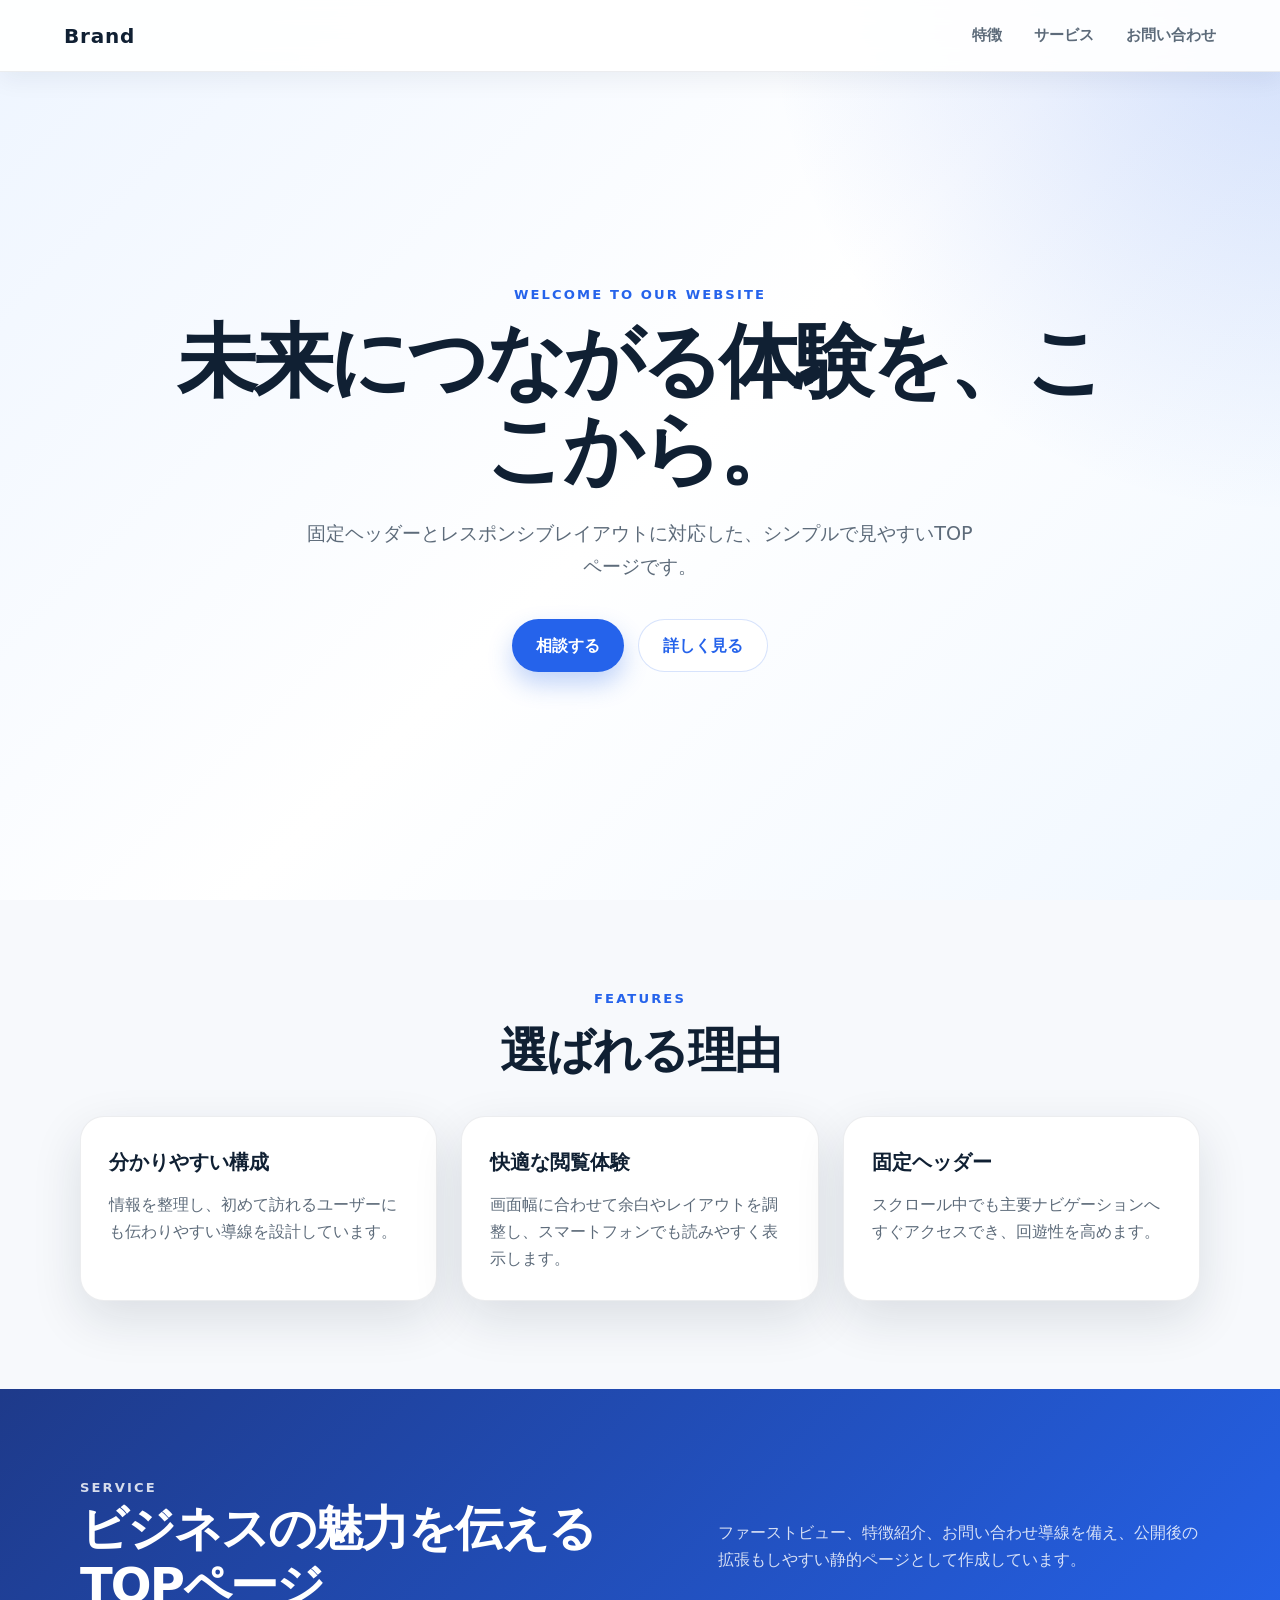
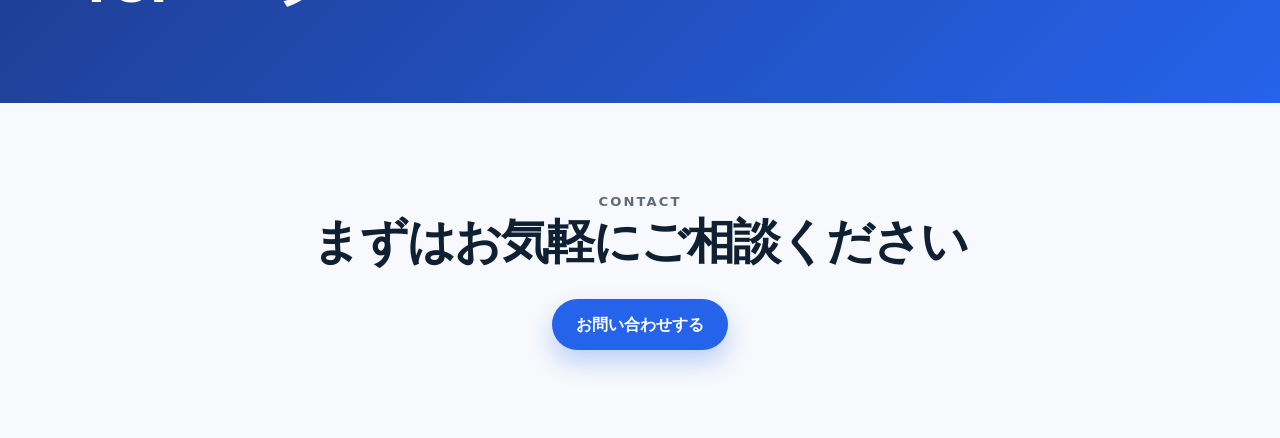
==== index.html @ 05cb602c "Create responsive top page" ====
<!doctype html>
<html lang="ja">
  <head>
    <meta charset="utf-8" />
    <meta name="viewport" content="width=device-width, initial-scale=1" />
    <title>TOPページ</title>
    <link rel="stylesheet" href="styles.css" />
  </head>
  <body>
    <header class="site-header" aria-label="サイトヘッダー">
      <a class="logo" href="#hero" aria-label="TOPへ戻る">Brand</a>
      <nav class="global-nav" aria-label="グローバルナビゲーション">
        <a href="#features">特徴</a>
        <a href="#service">サービス</a>
        <a href="#contact">お問い合わせ</a>
      </nav>
    </header>

    <main>
      <section id="hero" class="hero">
        <div class="hero__content">
          <p class="eyebrow">Welcome to our website</p>
          <h1>未来につながる体験を、ここから。</h1>
          <p class="hero__lead">
            固定ヘッダーとレスポンシブレイアウトに対応した、シンプルで見やすいTOPページです。
          </p>
          <div class="hero__actions">
            <a class="button button--primary" href="#contact">相談する</a>
            <a class="button button--secondary" href="#features">詳しく見る</a>
          </div>
        </div>
      </section>

      <section id="features" class="section">
        <div class="section__heading">
          <p class="eyebrow">Features</p>
          <h2>選ばれる理由</h2>
        </div>
        <div class="cards">
          <article class="card">
            <h3>分かりやすい構成</h3>
            <p>情報を整理し、初めて訪れるユーザーにも伝わりやすい導線を設計しています。</p>
          </article>
          <article class="card">
            <h3>快適な閲覧体験</h3>
            <p>画面幅に合わせて余白やレイアウトを調整し、スマートフォンでも読みやすく表示します。</p>
          </article>
          <article class="card">
            <h3>固定ヘッダー</h3>
            <p>スクロール中でも主要ナビゲーションへすぐアクセスでき、回遊性を高めます。</p>
          </article>
        </div>
      </section>

      <section id="service" class="section section--accent">
        <div class="split">
          <div>
            <p class="eyebrow">Service</p>
            <h2>ビジネスの魅力を伝えるTOPページ</h2>
          </div>
          <p>
            ファーストビュー、特徴紹介、お問い合わせ導線を備え、公開後の拡張もしやすい静的ページとして作成しています。
          </p>
        </div>
      </section>

      <section id="contact" class="section contact">
        <p class="eyebrow">Contact</p>
        <h2>まずはお気軽にご相談ください</h2>
        <a class="button button--primary" href="mailto:info@example.com">お問い合わせする</a>
      </section>
    </main>
  </body>
</html>
---- styles.css ----
:root {
  --color-text: #102033;
  --color-muted: #5d6b7a;
  --color-primary: #2563eb;
  --color-primary-dark: #1d4ed8;
  --color-bg: #f7f9fc;
  --color-surface: #ffffff;
  --shadow: 0 18px 50px rgba(16, 32, 51, 0.12);
  --header-height: 72px;
}

* {
  box-sizing: border-box;
}

html {
  scroll-behavior: smooth;
  scroll-padding-top: var(--header-height);
}

body {
  margin: 0;
  color: var(--color-text);
  font-family: system-ui, -apple-system, BlinkMacSystemFont, "Segoe UI", sans-serif;
  line-height: 1.7;
  background: var(--color-bg);
}

a {
  color: inherit;
  text-decoration: none;
}

.site-header {
  position: fixed;
  z-index: 100;
  top: 0;
  left: 0;
  width: 100%;
  min-height: var(--header-height);
  display: flex;
  align-items: center;
  justify-content: space-between;
  gap: 24px;
  padding: 16px clamp(20px, 5vw, 72px);
  background: rgba(255, 255, 255, 0.92);
  border-bottom: 1px solid rgba(16, 32, 51, 0.08);
  box-shadow: 0 8px 24px rgba(16, 32, 51, 0.06);
  backdrop-filter: blur(14px);
}

.logo {
  font-size: 1.25rem;
  font-weight: 800;
  letter-spacing: 0.04em;
}

.global-nav {
  display: flex;
  align-items: center;
  gap: clamp(14px, 3vw, 32px);
  color: var(--color-muted);
  font-size: 0.95rem;
  font-weight: 700;
}

.global-nav a:hover,
.global-nav a:focus-visible {
  color: var(--color-primary);
}

.hero {
  min-height: 100svh;
  display: grid;
  place-items: center;
  padding: calc(var(--header-height) + 56px) clamp(20px, 5vw, 72px) 72px;
  background:
    radial-gradient(circle at top right, rgba(37, 99, 235, 0.2), transparent 32rem),
    linear-gradient(135deg, #eef5ff 0%, #ffffff 52%, #f0f7ff 100%);
}

.hero__content {
  width: min(100%, 980px);
  text-align: center;
}

.eyebrow {
  margin: 0 0 12px;
  color: var(--color-primary);
  font-size: 0.82rem;
  font-weight: 800;
  letter-spacing: 0.16em;
  text-transform: uppercase;
}

h1,
h2,
h3,
p {
  overflow-wrap: anywhere;
}

h1 {
  margin: 0;
  font-size: clamp(2.4rem, 8vw, 5rem);
  line-height: 1.1;
  letter-spacing: -0.05em;
}

h2 {
  margin: 0;
  font-size: clamp(1.9rem, 5vw, 3rem);
  line-height: 1.2;
  letter-spacing: -0.04em;
}

h3 {
  margin: 0 0 12px;
  font-size: 1.25rem;
}

.hero__lead {
  width: min(100%, 680px);
  margin: 24px auto 0;
  color: var(--color-muted);
  font-size: clamp(1rem, 2vw, 1.2rem);
}

.hero__actions {
  display: flex;
  justify-content: center;
  flex-wrap: wrap;
  gap: 14px;
  margin-top: 36px;
}

.button {
  display: inline-flex;
  align-items: center;
  justify-content: center;
  min-height: 48px;
  padding: 12px 24px;
  border-radius: 999px;
  font-weight: 800;
  transition: transform 0.2s ease, box-shadow 0.2s ease, background 0.2s ease;
}

.button:hover,
.button:focus-visible {
  transform: translateY(-2px);
}

.button--primary {
  color: #ffffff;
  background: var(--color-primary);
  box-shadow: 0 12px 24px rgba(37, 99, 235, 0.28);
}

.button--primary:hover,
.button--primary:focus-visible {
  background: var(--color-primary-dark);
}

.button--secondary {
  color: var(--color-primary);
  background: #ffffff;
  border: 1px solid rgba(37, 99, 235, 0.18);
}

.section {
  padding: 88px clamp(20px, 5vw, 72px);
}

.section__heading {
  width: min(100%, 760px);
  margin: 0 auto 36px;
  text-align: center;
}

.cards {
  display: grid;
  grid-template-columns: repeat(3, 1fr);
  gap: 24px;
  width: min(100%, 1120px);
  margin: 0 auto;
}

.card {
  padding: 28px;
  background: var(--color-surface);
  border: 1px solid rgba(16, 32, 51, 0.08);
  border-radius: 24px;
  box-shadow: var(--shadow);
}

.card p,
.split p,
.contact p {
  margin: 0;
  color: var(--color-muted);
}

.section--accent {
  color: #ffffff;
  background: linear-gradient(135deg, #1e3a8a, #2563eb);
}

.section--accent .eyebrow,
.section--accent p {
  color: rgba(255, 255, 255, 0.82);
}

.split {
  display: grid;
  grid-template-columns: minmax(0, 1fr) minmax(280px, 0.8fr);
  gap: 36px;
  align-items: center;
  width: min(100%, 1120px);
  margin: 0 auto;
}

.contact {
  text-align: center;
}

.contact .button {
  margin-top: 28px;
}

@media (max-width: 768px) {
  :root {
    --header-height: 96px;
  }

  .site-header {
    flex-direction: column;
    gap: 10px;
    padding-block: 12px;
  }

  .global-nav {
    width: 100%;
    justify-content: center;
    gap: 16px;
    font-size: 0.86rem;
  }

  .cards,
  .split {
    grid-template-columns: 1fr;
  }

  .section {
    padding-block: 64px;
  }
}

@media (max-width: 480px) {
  .global-nav {
    justify-content: flex-start;
    overflow-x: auto;
    padding-bottom: 4px;
  }

  .hero__actions,
  .button {
    width: 100%;
  }

  .card {
    padding: 22px;
  }
}
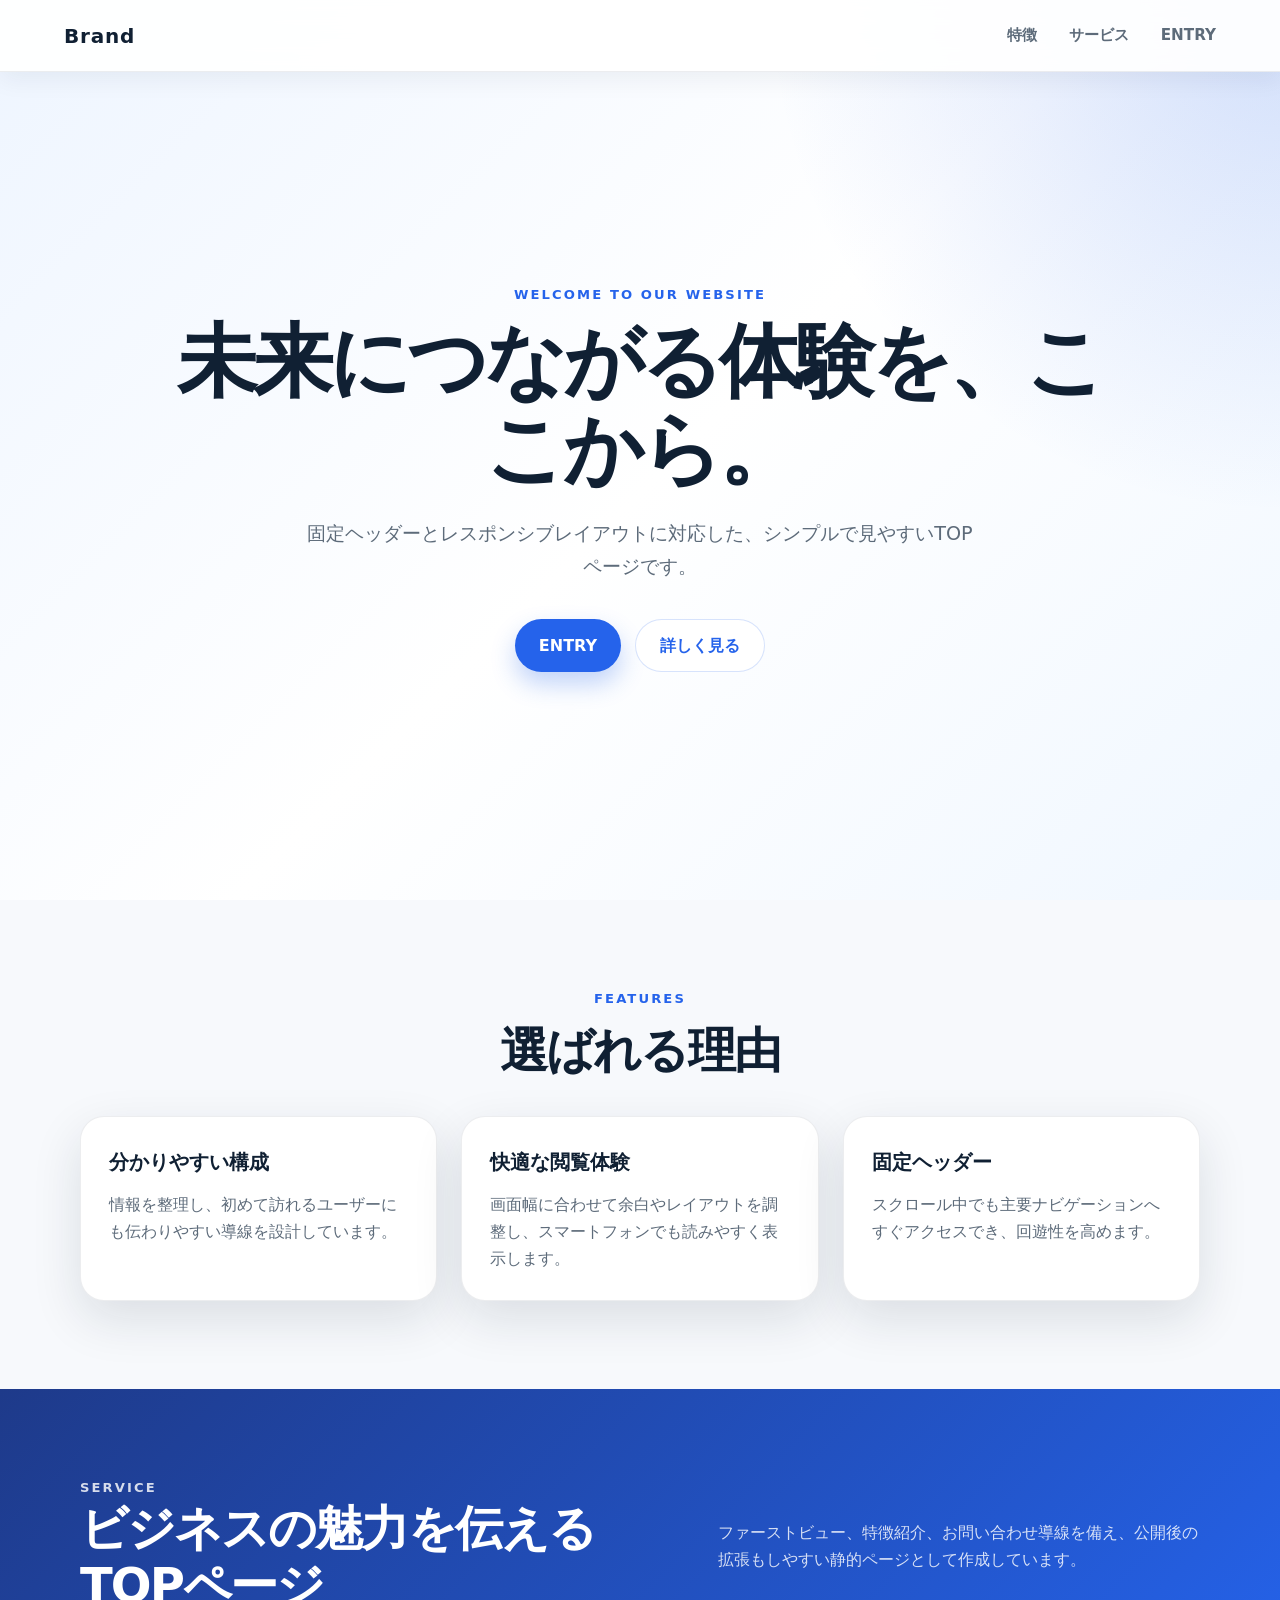
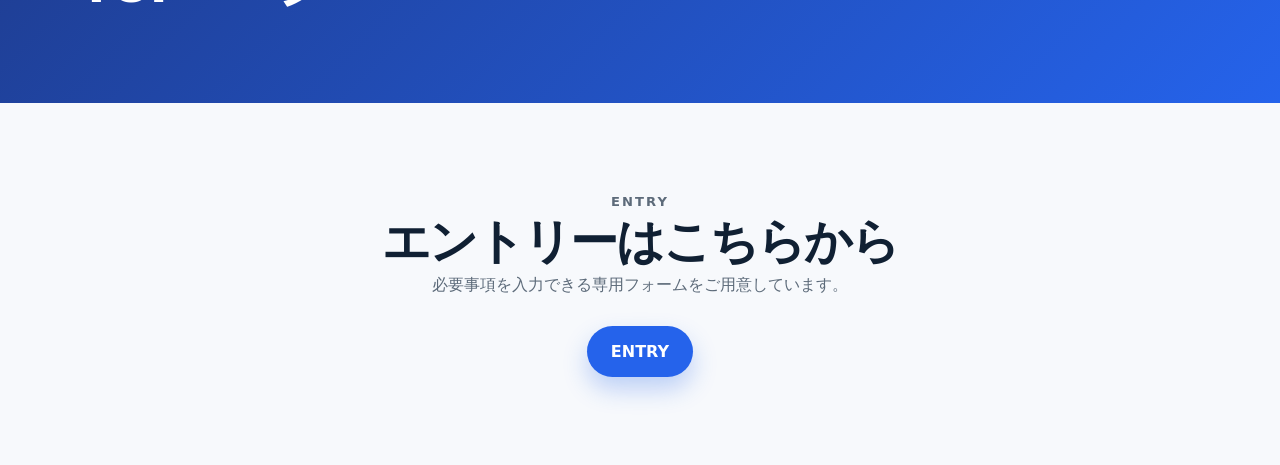
==== commit 4dde6199: "Add entry form page" ====
--- a/index.html
+++ b/index.html
@@ -12,7 +12,7 @@
       <nav class="global-nav" aria-label="グローバルナビゲーション">
         <a href="#features">特徴</a>
         <a href="#service">サービス</a>
-        <a href="#contact">お問い合わせ</a>
+        <a href="entry.html">ENTRY</a>
       </nav>
     </header>
 
@@ -25,7 +25,7 @@
             固定ヘッダーとレスポンシブレイアウトに対応した、シンプルで見やすいTOPページです。
           </p>
           <div class="hero__actions">
-            <a class="button button--primary" href="#contact">相談する</a>
+            <a class="button button--primary" href="entry.html">ENTRY</a>
             <a class="button button--secondary" href="#features">詳しく見る</a>
           </div>
         </div>
@@ -64,10 +64,11 @@
         </div>
       </section>
 
-      <section id="contact" class="section contact">
-        <p class="eyebrow">Contact</p>
-        <h2>まずはお気軽にご相談ください</h2>
-        <a class="button button--primary" href="mailto:info@example.com">お問い合わせする</a>
+      <section id="entry" class="section contact">
+        <p class="eyebrow">Entry</p>
+        <h2>エントリーはこちらから</h2>
+        <p>必要事項を入力できる専用フォームをご用意しています。</p>
+        <a class="button button--primary" href="entry.html">ENTRY</a>
       </section>
     </main>
   </body>
--- a/styles.css
+++ b/styles.css
@@ -271,3 +271,94 @@
     padding: 22px;
   }
 }
+
+.page-hero {
+  padding: calc(var(--header-height) + 72px) clamp(20px, 5vw, 72px) 56px;
+  text-align: center;
+  background: linear-gradient(135deg, #eef5ff 0%, #ffffff 100%);
+}
+
+.form-section {
+  padding-top: 48px;
+}
+
+.entry-form {
+  width: min(100%, 900px);
+  margin: 0 auto;
+  padding: clamp(24px, 5vw, 48px);
+  background: var(--color-surface);
+  border: 1px solid rgba(16, 32, 51, 0.08);
+  border-radius: 28px;
+  box-shadow: var(--shadow);
+}
+
+.form-grid {
+  display: grid;
+  grid-template-columns: repeat(2, minmax(0, 1fr));
+  gap: 24px;
+}
+
+.form-field {
+  display: grid;
+  gap: 8px;
+  color: var(--color-text);
+  font-weight: 800;
+}
+
+.form-field strong {
+  color: #dc2626;
+  font-size: 0.78rem;
+  margin-left: 6px;
+}
+
+.form-field input,
+.form-field select,
+.form-field textarea {
+  width: 100%;
+  border: 1px solid rgba(16, 32, 51, 0.16);
+  border-radius: 14px;
+  padding: 13px 14px;
+  color: var(--color-text);
+  font: inherit;
+  background: #ffffff;
+}
+
+.form-field textarea {
+  resize: vertical;
+}
+
+.form-field input:focus,
+.form-field select:focus,
+.form-field textarea:focus {
+  outline: 3px solid rgba(37, 99, 235, 0.18);
+  border-color: var(--color-primary);
+}
+
+.form-field--full,
+.checkbox-field,
+.form-actions {
+  margin-top: 24px;
+}
+
+.checkbox-field {
+  display: flex;
+  align-items: flex-start;
+  gap: 10px;
+  color: var(--color-muted);
+}
+
+.checkbox-field input {
+  margin-top: 7px;
+}
+
+.form-actions {
+  display: flex;
+  flex-wrap: wrap;
+  gap: 14px;
+}
+
+@media (max-width: 768px) {
+  .form-grid {
+    grid-template-columns: 1fr;
+  }
+}
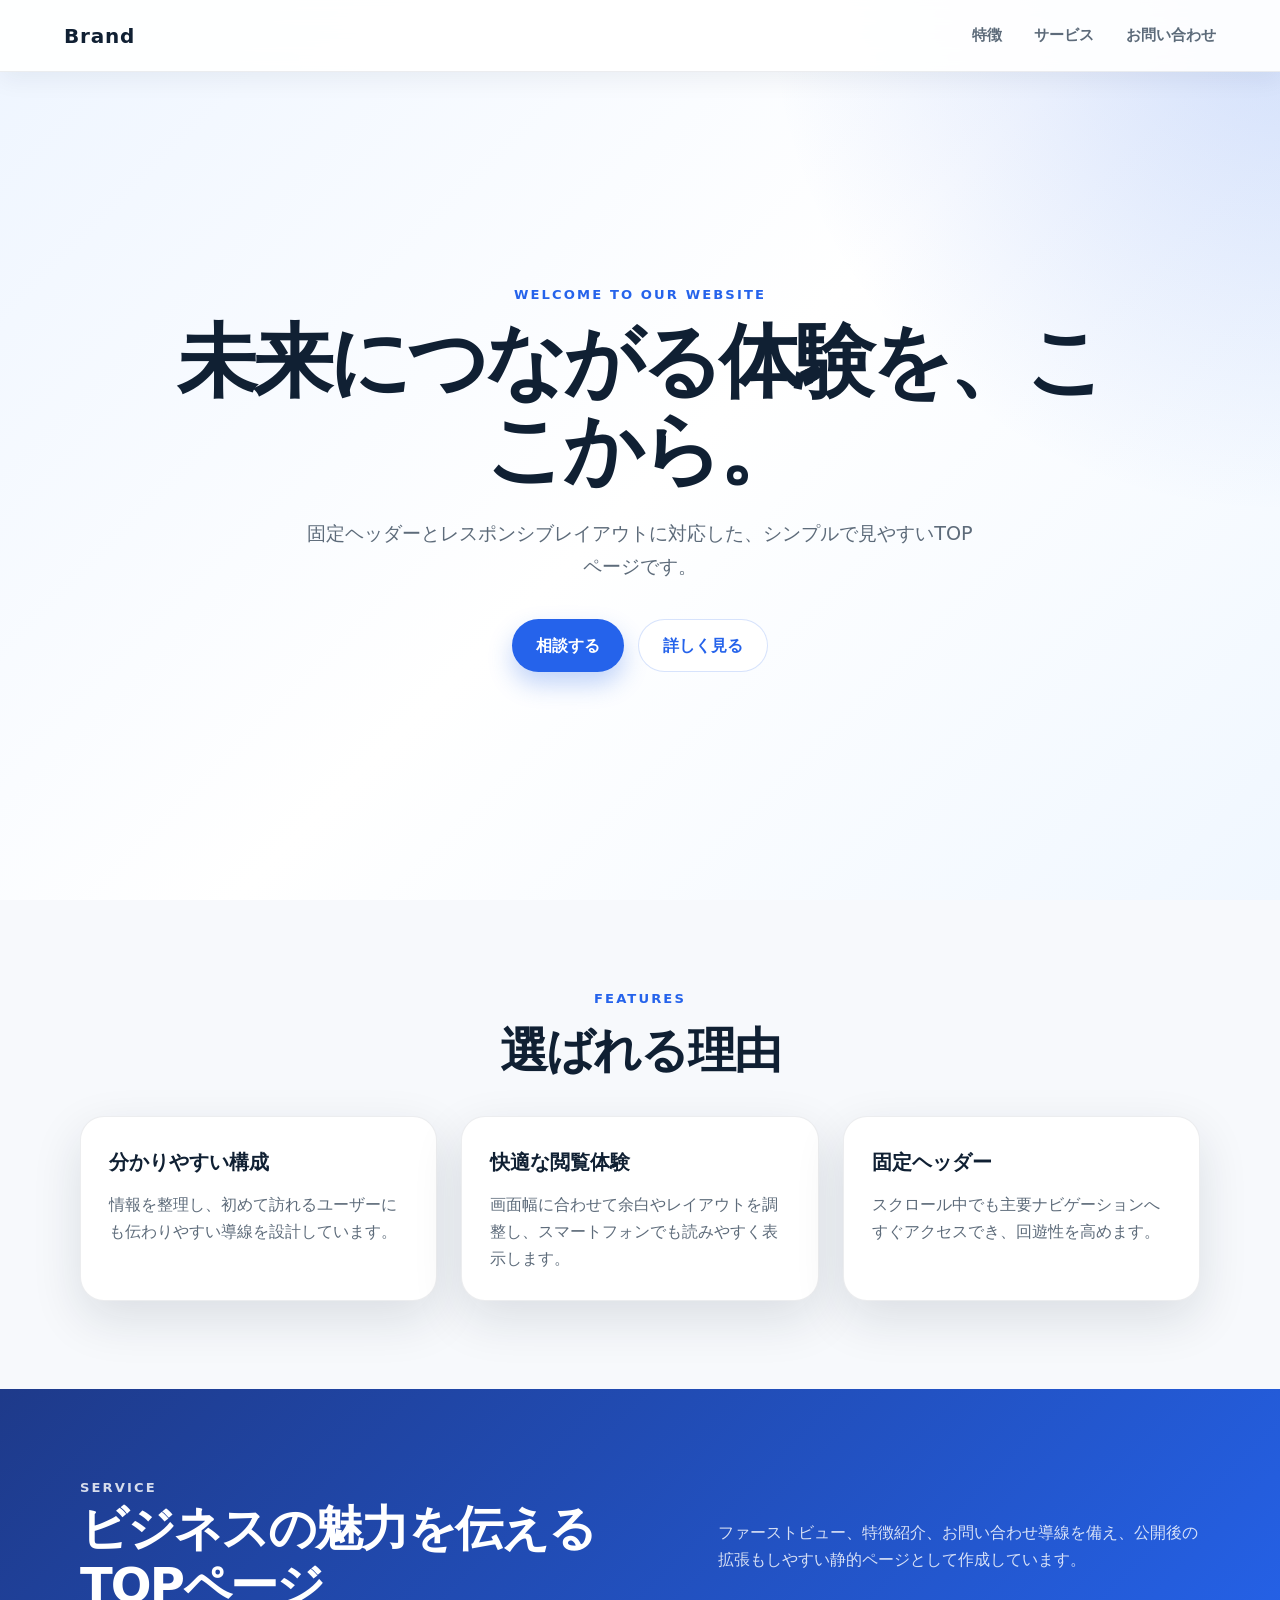
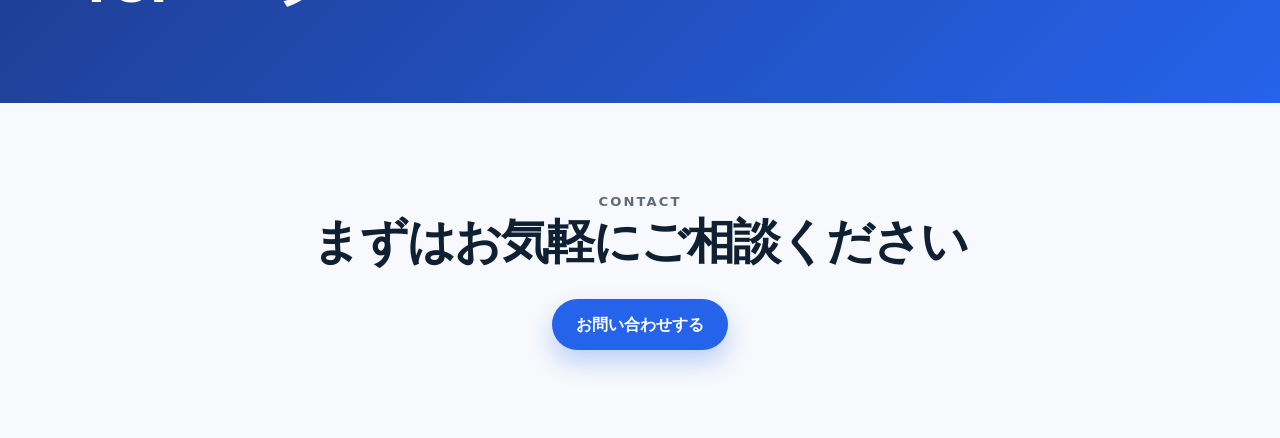
==== commit 1d0fde79: "Merge branch 'main' into codex/top" ====
--- a/index.html
+++ b/index.html
@@ -12,7 +12,7 @@
       <nav class="global-nav" aria-label="グローバルナビゲーション">
         <a href="#features">特徴</a>
         <a href="#service">サービス</a>
-        <a href="entry.html">ENTRY</a>
+        <a href="#contact">お問い合わせ</a>
       </nav>
     </header>
 
@@ -25,7 +25,7 @@
             固定ヘッダーとレスポンシブレイアウトに対応した、シンプルで見やすいTOPページです。
           </p>
           <div class="hero__actions">
-            <a class="button button--primary" href="entry.html">ENTRY</a>
+            <a class="button button--primary" href="#contact">相談する</a>
             <a class="button button--secondary" href="#features">詳しく見る</a>
           </div>
         </div>
@@ -64,11 +64,10 @@
         </div>
       </section>
 
-      <section id="entry" class="section contact">
-        <p class="eyebrow">Entry</p>
-        <h2>エントリーはこちらから</h2>
-        <p>必要事項を入力できる専用フォームをご用意しています。</p>
-        <a class="button button--primary" href="entry.html">ENTRY</a>
+      <section id="contact" class="section contact">
+        <p class="eyebrow">Contact</p>
+        <h2>まずはお気軽にご相談ください</h2>
+        <a class="button button--primary" href="mailto:info@example.com">お問い合わせする</a>
       </section>
     </main>
   </body>
--- a/styles.css
+++ b/styles.css
@@ -271,94 +271,3 @@
     padding: 22px;
   }
 }
-
-.page-hero {
-  padding: calc(var(--header-height) + 72px) clamp(20px, 5vw, 72px) 56px;
-  text-align: center;
-  background: linear-gradient(135deg, #eef5ff 0%, #ffffff 100%);
-}
-
-.form-section {
-  padding-top: 48px;
-}
-
-.entry-form {
-  width: min(100%, 900px);
-  margin: 0 auto;
-  padding: clamp(24px, 5vw, 48px);
-  background: var(--color-surface);
-  border: 1px solid rgba(16, 32, 51, 0.08);
-  border-radius: 28px;
-  box-shadow: var(--shadow);
-}
-
-.form-grid {
-  display: grid;
-  grid-template-columns: repeat(2, minmax(0, 1fr));
-  gap: 24px;
-}
-
-.form-field {
-  display: grid;
-  gap: 8px;
-  color: var(--color-text);
-  font-weight: 800;
-}
-
-.form-field strong {
-  color: #dc2626;
-  font-size: 0.78rem;
-  margin-left: 6px;
-}
-
-.form-field input,
-.form-field select,
-.form-field textarea {
-  width: 100%;
-  border: 1px solid rgba(16, 32, 51, 0.16);
-  border-radius: 14px;
-  padding: 13px 14px;
-  color: var(--color-text);
-  font: inherit;
-  background: #ffffff;
-}
-
-.form-field textarea {
-  resize: vertical;
-}
-
-.form-field input:focus,
-.form-field select:focus,
-.form-field textarea:focus {
-  outline: 3px solid rgba(37, 99, 235, 0.18);
-  border-color: var(--color-primary);
-}
-
-.form-field--full,
-.checkbox-field,
-.form-actions {
-  margin-top: 24px;
-}
-
-.checkbox-field {
-  display: flex;
-  align-items: flex-start;
-  gap: 10px;
-  color: var(--color-muted);
-}
-
-.checkbox-field input {
-  margin-top: 7px;
-}
-
-.form-actions {
-  display: flex;
-  flex-wrap: wrap;
-  gap: 14px;
-}
-
-@media (max-width: 768px) {
-  .form-grid {
-    grid-template-columns: 1fr;
-  }
-}
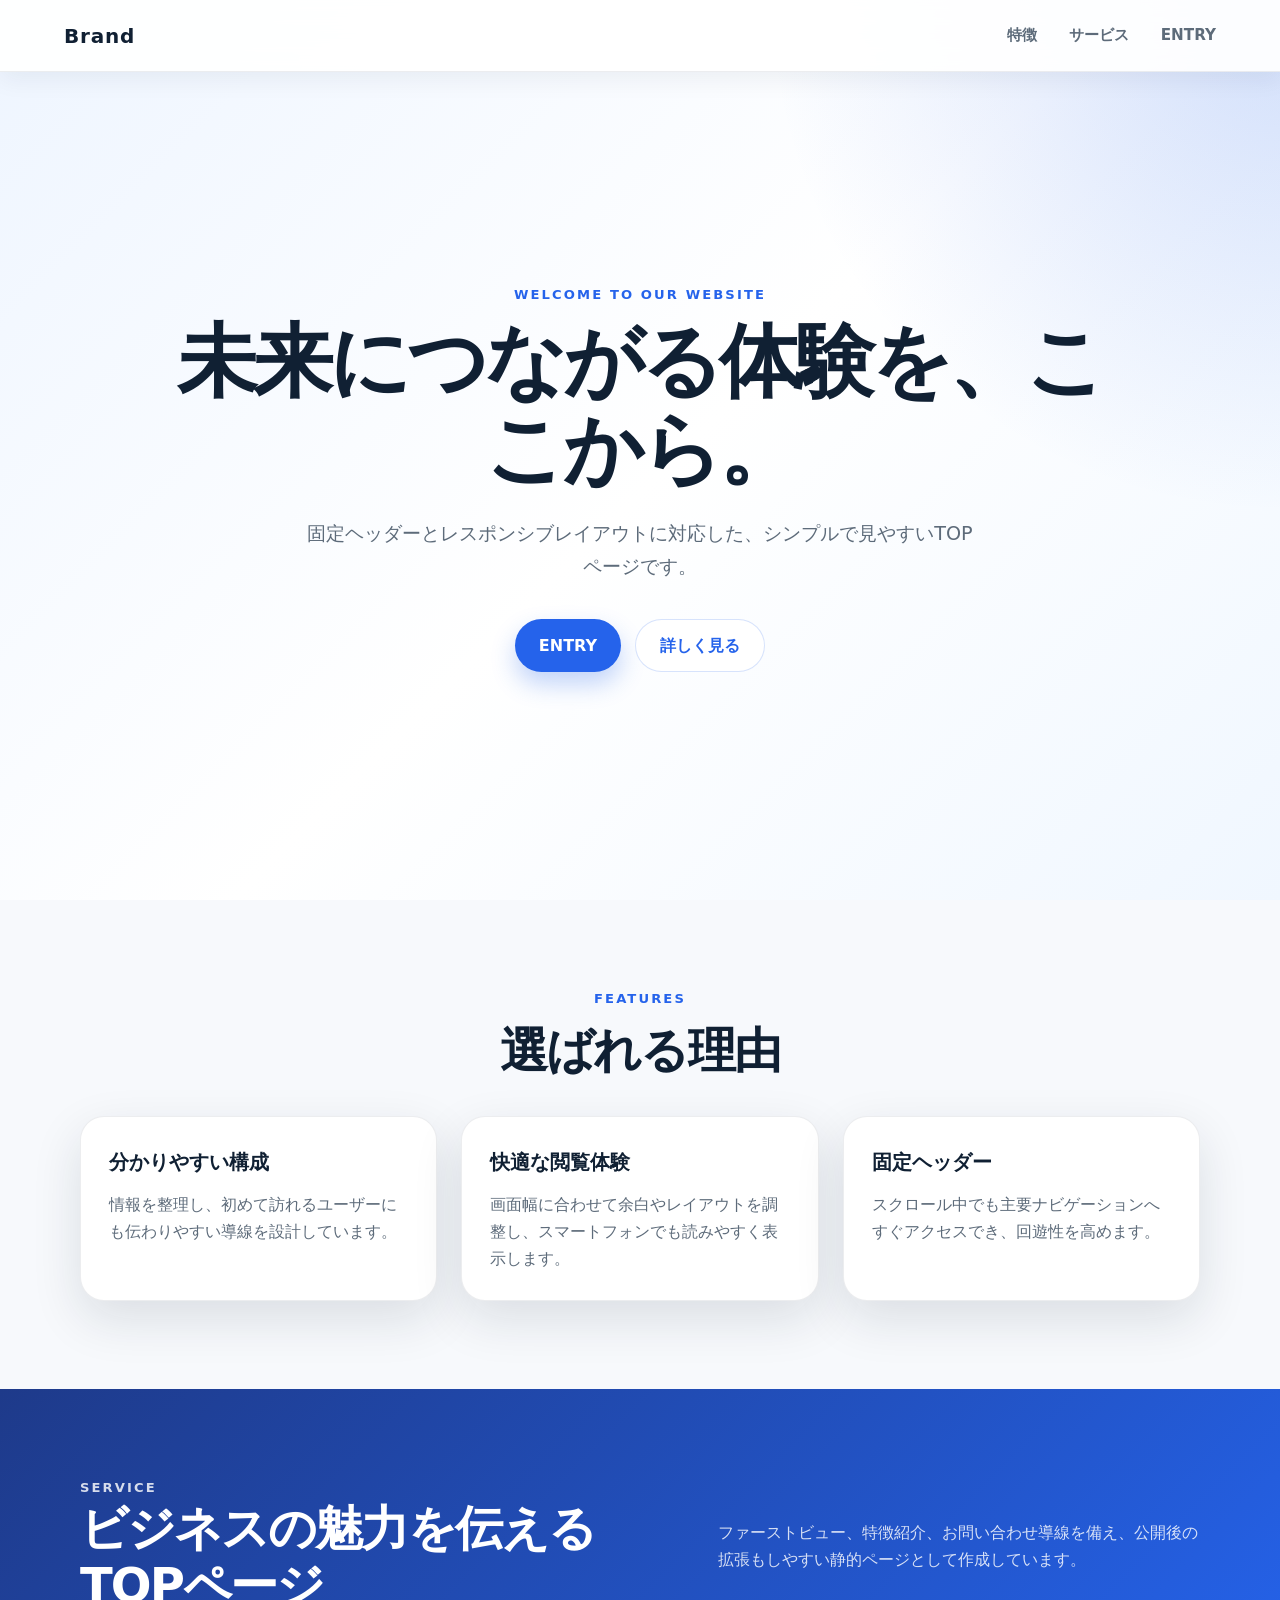
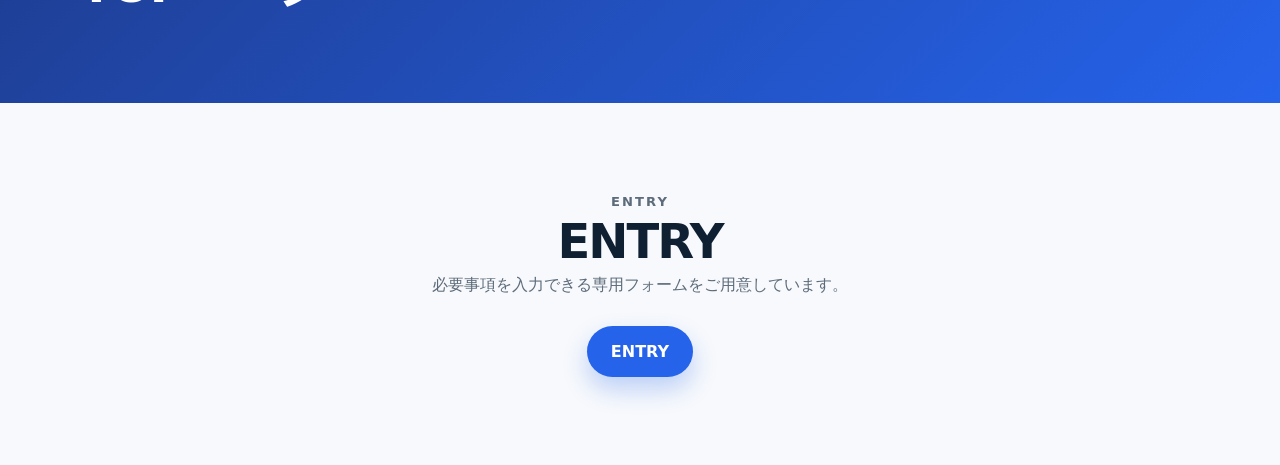
==== commit add186bb: "Update entry CTA heading" ====
--- a/index.html
+++ b/index.html
@@ -12,7 +12,7 @@
       <nav class="global-nav" aria-label="グローバルナビゲーション">
         <a href="#features">特徴</a>
         <a href="#service">サービス</a>
-        <a href="#contact">お問い合わせ</a>
+        <a href="entry.html">ENTRY</a>
       </nav>
     </header>
 
@@ -25,7 +25,7 @@
             固定ヘッダーとレスポンシブレイアウトに対応した、シンプルで見やすいTOPページです。
           </p>
           <div class="hero__actions">
-            <a class="button button--primary" href="#contact">相談する</a>
+            <a class="button button--primary" href="entry.html">ENTRY</a>
             <a class="button button--secondary" href="#features">詳しく見る</a>
           </div>
         </div>
@@ -64,10 +64,11 @@
         </div>
       </section>
 
-      <section id="contact" class="section contact">
-        <p class="eyebrow">Contact</p>
-        <h2>まずはお気軽にご相談ください</h2>
-        <a class="button button--primary" href="mailto:info@example.com">お問い合わせする</a>
+      <section id="entry" class="section contact">
+        <p class="eyebrow">Entry</p>
+        <h2>ENTRY</h2>
+        <p>必要事項を入力できる専用フォームをご用意しています。</p>
+        <a class="button button--primary" href="entry.html">ENTRY</a>
       </section>
     </main>
   </body>
--- a/styles.css
+++ b/styles.css
@@ -271,3 +271,94 @@
     padding: 22px;
   }
 }
+
+.page-hero {
+  padding: calc(var(--header-height) + 72px) clamp(20px, 5vw, 72px) 56px;
+  text-align: center;
+  background: linear-gradient(135deg, #eef5ff 0%, #ffffff 100%);
+}
+
+.form-section {
+  padding-top: 48px;
+}
+
+.entry-form {
+  width: min(100%, 900px);
+  margin: 0 auto;
+  padding: clamp(24px, 5vw, 48px);
+  background: var(--color-surface);
+  border: 1px solid rgba(16, 32, 51, 0.08);
+  border-radius: 28px;
+  box-shadow: var(--shadow);
+}
+
+.form-grid {
+  display: grid;
+  grid-template-columns: repeat(2, minmax(0, 1fr));
+  gap: 24px;
+}
+
+.form-field {
+  display: grid;
+  gap: 8px;
+  color: var(--color-text);
+  font-weight: 800;
+}
+
+.form-field strong {
+  color: #dc2626;
+  font-size: 0.78rem;
+  margin-left: 6px;
+}
+
+.form-field input,
+.form-field select,
+.form-field textarea {
+  width: 100%;
+  border: 1px solid rgba(16, 32, 51, 0.16);
+  border-radius: 14px;
+  padding: 13px 14px;
+  color: var(--color-text);
+  font: inherit;
+  background: #ffffff;
+}
+
+.form-field textarea {
+  resize: vertical;
+}
+
+.form-field input:focus,
+.form-field select:focus,
+.form-field textarea:focus {
+  outline: 3px solid rgba(37, 99, 235, 0.18);
+  border-color: var(--color-primary);
+}
+
+.form-field--full,
+.checkbox-field,
+.form-actions {
+  margin-top: 24px;
+}
+
+.checkbox-field {
+  display: flex;
+  align-items: flex-start;
+  gap: 10px;
+  color: var(--color-muted);
+}
+
+.checkbox-field input {
+  margin-top: 7px;
+}
+
+.form-actions {
+  display: flex;
+  flex-wrap: wrap;
+  gap: 14px;
+}
+
+@media (max-width: 768px) {
+  .form-grid {
+    grid-template-columns: 1fr;
+  }
+}
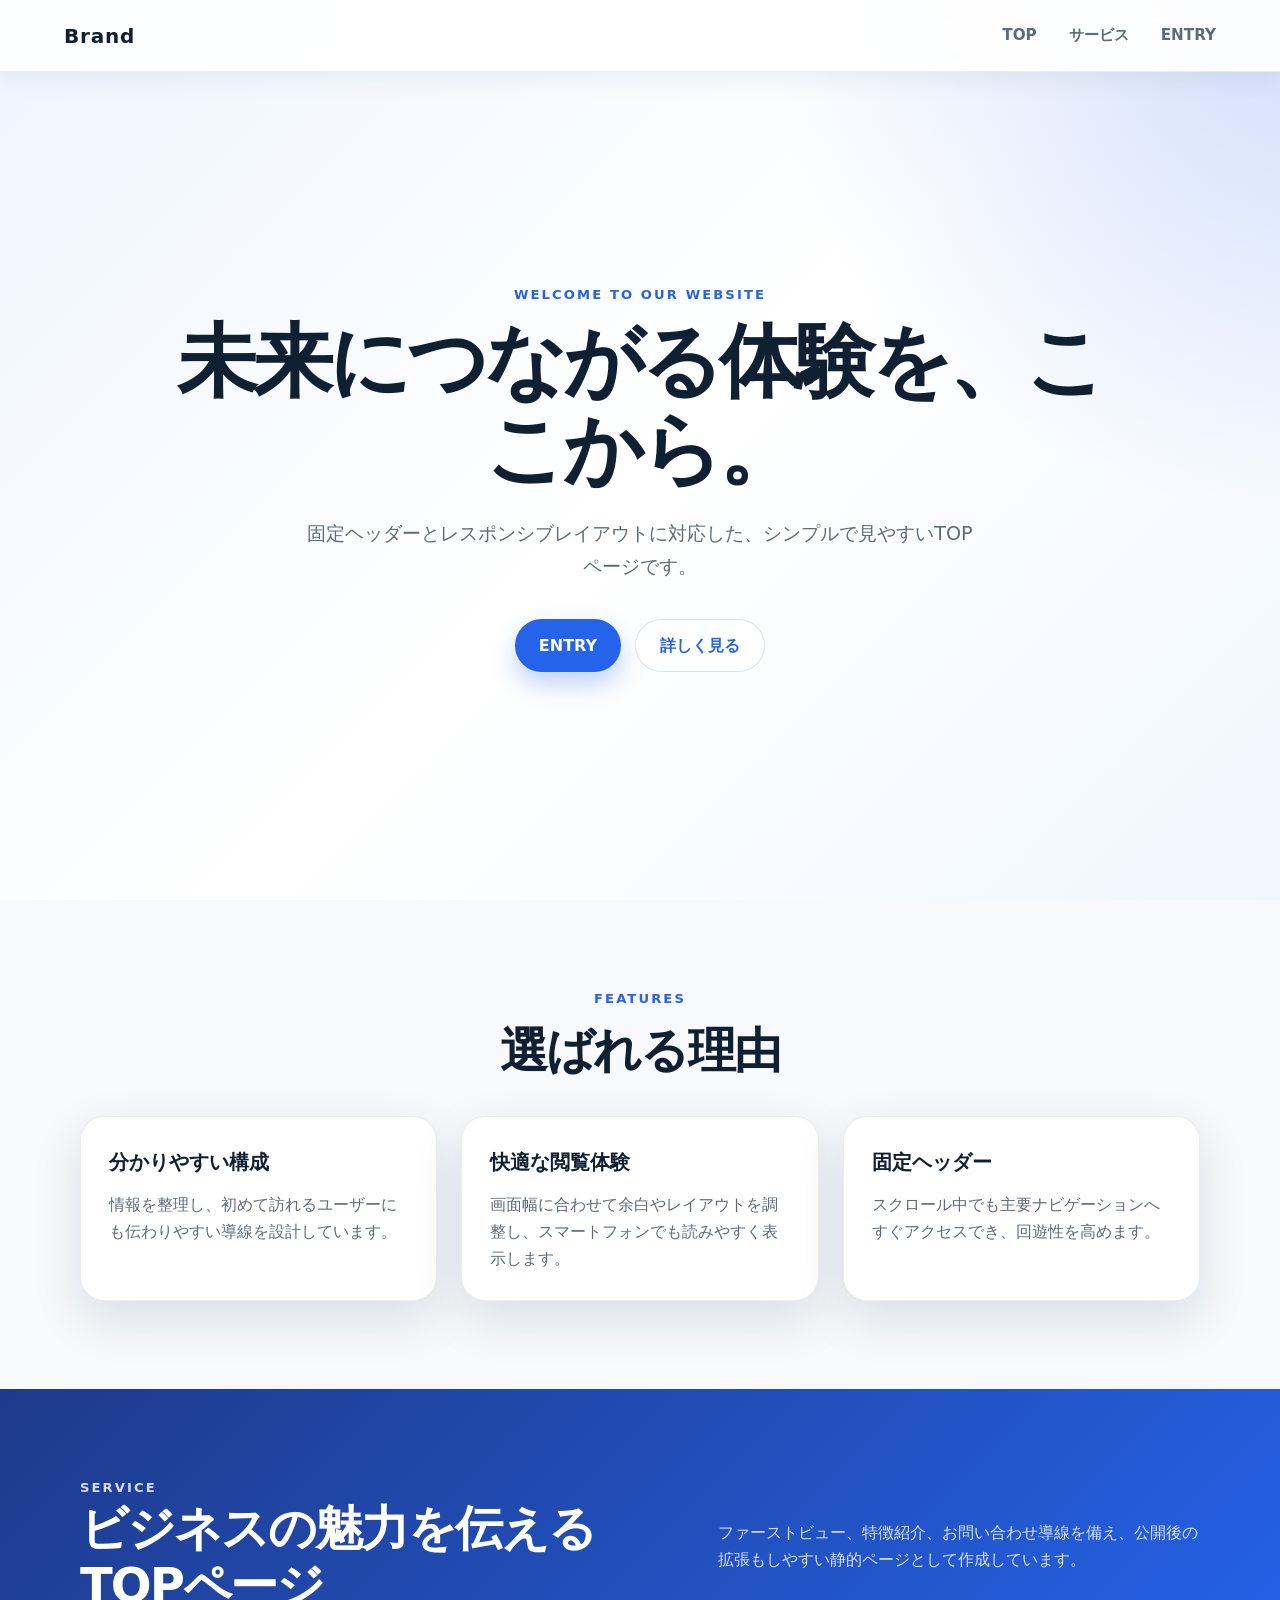
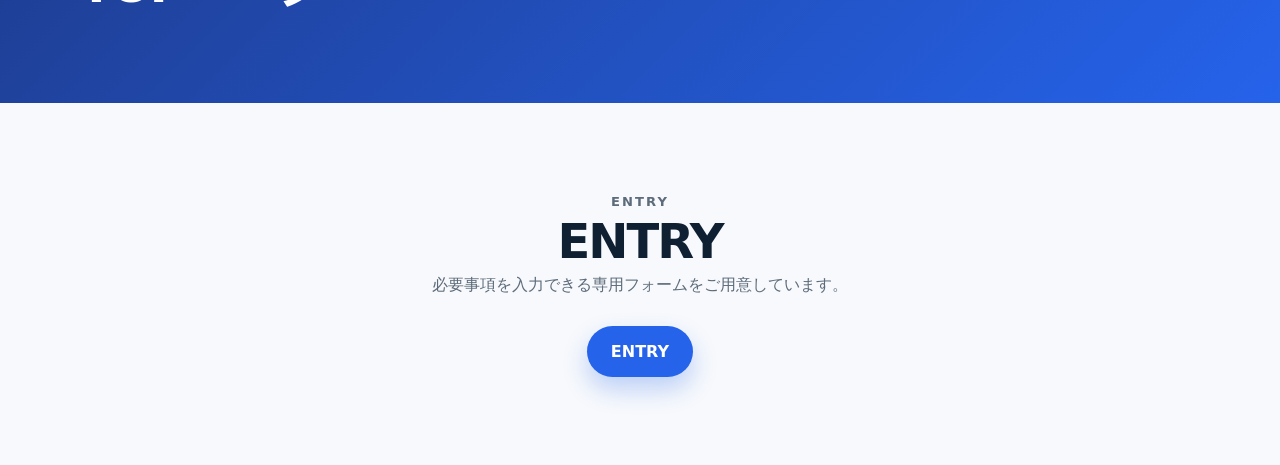
==== commit b4b9d4ea: "Update nav top link" ====
--- a/index.html
+++ b/index.html
@@ -10,7 +10,7 @@
     <header class="site-header" aria-label="サイトヘッダー">
       <a class="logo" href="#hero" aria-label="TOPへ戻る">Brand</a>
       <nav class="global-nav" aria-label="グローバルナビゲーション">
-        <a href="#features">特徴</a>
+        <a href="index.html">TOP</a>
         <a href="#service">サービス</a>
         <a href="entry.html">ENTRY</a>
       </nav>
--- a/styles.css
+++ b/styles.css
@@ -285,6 +285,7 @@
 .entry-form {
   width: min(100%, 900px);
   margin: 0 auto;
+  text-align: left;
   padding: clamp(24px, 5vw, 48px);
   background: var(--color-surface);
   border: 1px solid rgba(16, 32, 51, 0.08);
@@ -300,9 +301,42 @@
 
 .form-field {
   display: grid;
+  text-align: left;
   gap: 8px;
   color: var(--color-text);
   font-weight: 800;
+}
+
+.option-field {
+  margin: 0;
+  padding: 0;
+  border: 0;
+}
+
+.option-field legend {
+  margin-bottom: 8px;
+}
+
+.radio-group {
+  display: flex;
+  flex-wrap: wrap;
+  gap: 12px;
+}
+
+.radio-field {
+  display: inline-flex;
+  align-items: center;
+  gap: 8px;
+  min-height: 48px;
+  padding: 10px 16px;
+  border: 1px solid rgba(16, 32, 51, 0.16);
+  border-radius: 14px;
+  background: #ffffff;
+  cursor: pointer;
+}
+
+.option-inputs {
+  margin-top: 24px;
 }
 
 .form-field strong {
@@ -327,6 +361,12 @@
   resize: vertical;
 }
 
+.form-field input:disabled {
+  color: rgba(93, 107, 122, 0.7);
+  background: #eef2f7;
+  cursor: not-allowed;
+}
+
 .form-field input:focus,
 .form-field select:focus,
 .form-field textarea:focus {
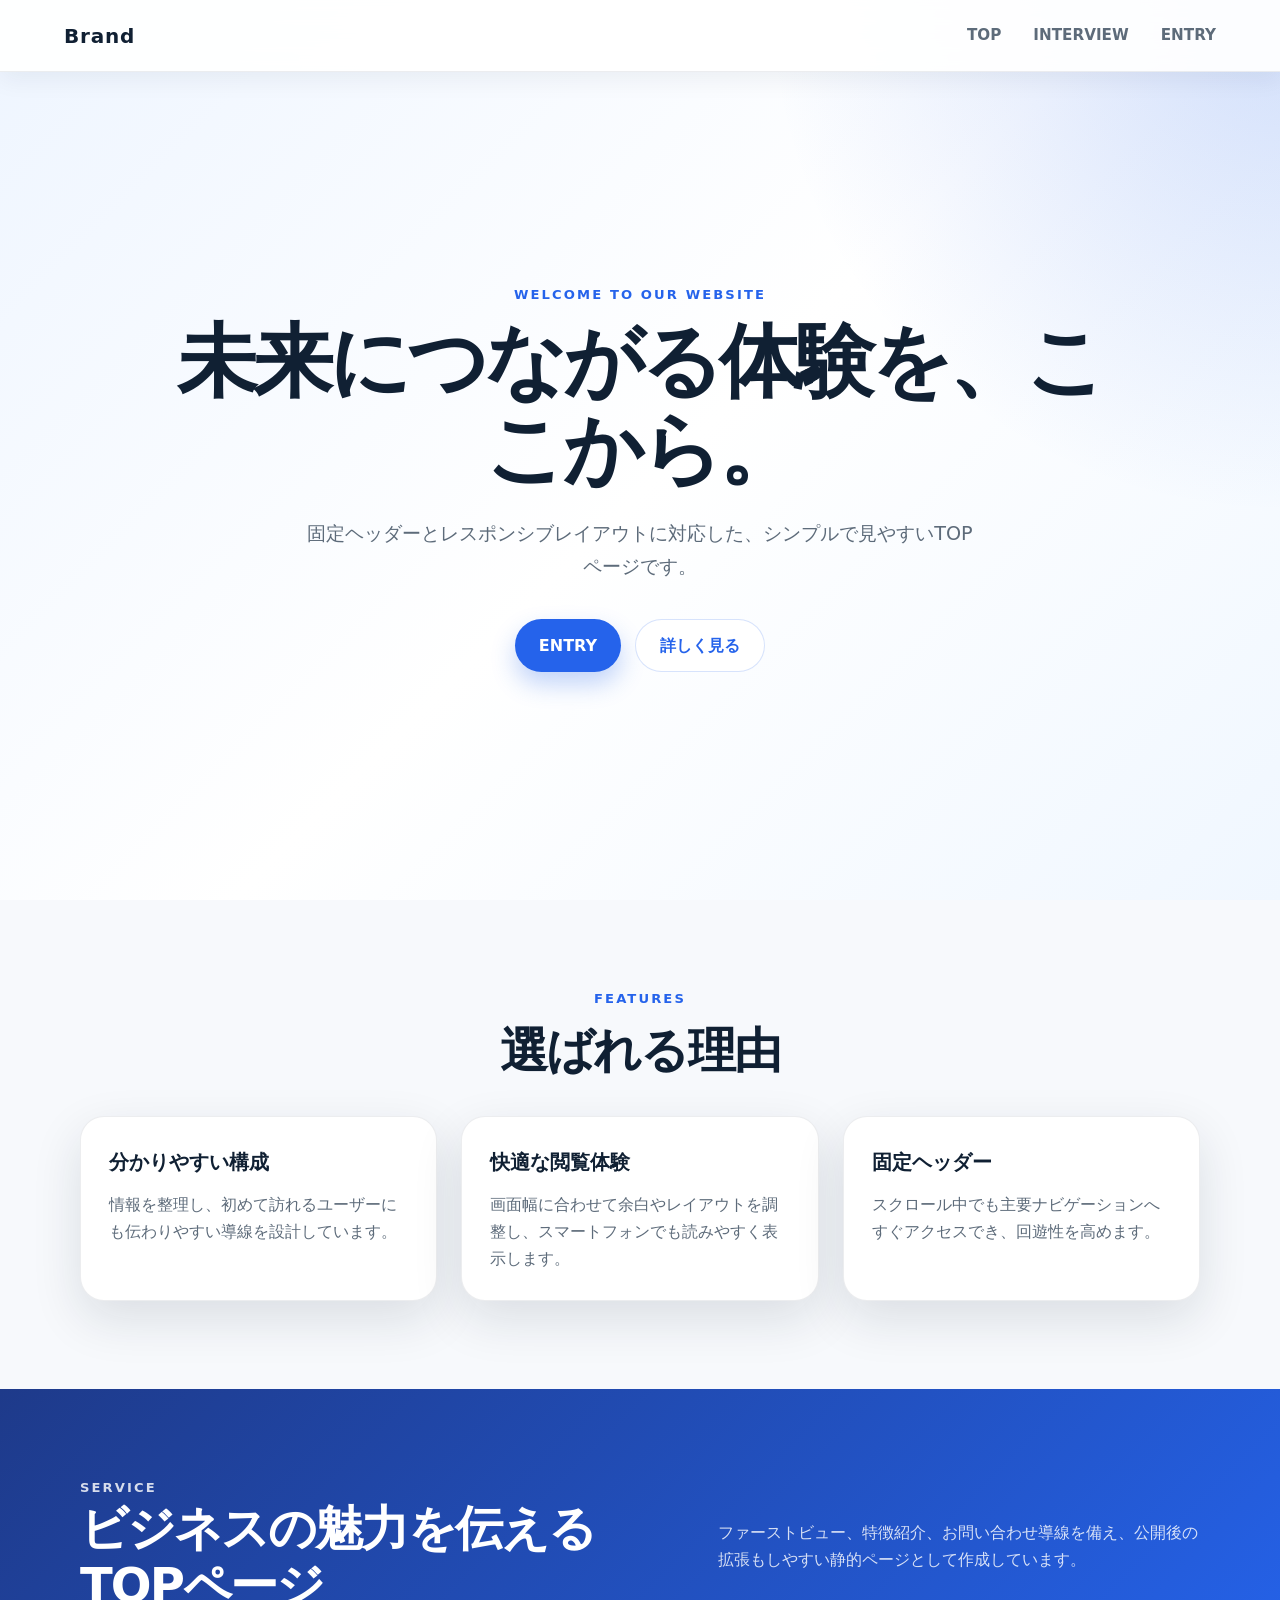
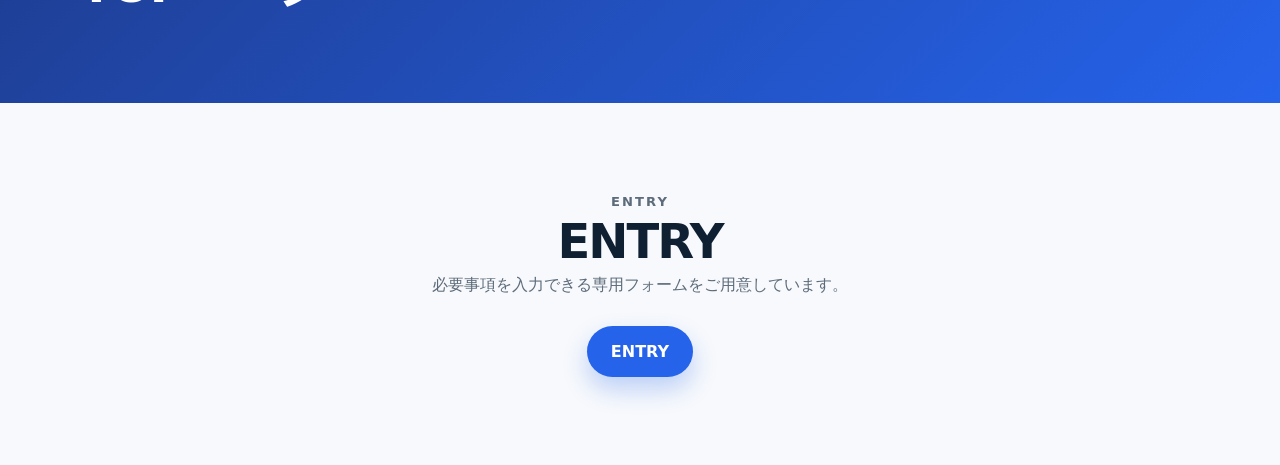
==== commit 8c30d319: "Add interview page" ====
--- a/index.html
+++ b/index.html
@@ -11,7 +11,7 @@
       <a class="logo" href="#hero" aria-label="TOPへ戻る">Brand</a>
       <nav class="global-nav" aria-label="グローバルナビゲーション">
         <a href="index.html">TOP</a>
-        <a href="#service">サービス</a>
+        <a href="interview.html">INTERVIEW</a>
         <a href="entry.html">ENTRY</a>
       </nav>
     </header>
--- a/styles.css
+++ b/styles.css
@@ -402,3 +402,59 @@
     grid-template-columns: 1fr;
   }
 }
+
+.interview-hero {
+  background:
+    radial-gradient(circle at top left, rgba(37, 99, 235, 0.16), transparent 28rem),
+    linear-gradient(135deg, #ffffff 0%, #eef5ff 100%);
+}
+
+.interview-section {
+  padding-top: 56px;
+}
+
+.interview-list {
+  display: grid;
+  gap: 24px;
+  width: min(100%, 980px);
+  margin: 0 auto;
+}
+
+.interview-card {
+  padding: clamp(24px, 4vw, 40px);
+  background: var(--color-surface);
+  border: 1px solid rgba(16, 32, 51, 0.08);
+  border-radius: 28px;
+  box-shadow: var(--shadow);
+}
+
+.interview-card__meta {
+  margin: 0 0 10px;
+  color: var(--color-primary);
+  font-size: 0.9rem;
+  font-weight: 800;
+}
+
+.interview-card h2 {
+  margin-bottom: 14px;
+  font-size: clamp(1.5rem, 4vw, 2.2rem);
+}
+
+.interview-card p:last-child {
+  margin: 0;
+  color: var(--color-muted);
+}
+
+.interview-entry {
+  width: min(100%, 980px);
+  margin: 40px auto 0;
+  padding: clamp(24px, 4vw, 40px);
+  text-align: center;
+  color: #ffffff;
+  background: linear-gradient(135deg, #1e3a8a, #2563eb);
+  border-radius: 28px;
+}
+
+.interview-entry .button {
+  margin-top: 20px;
+}
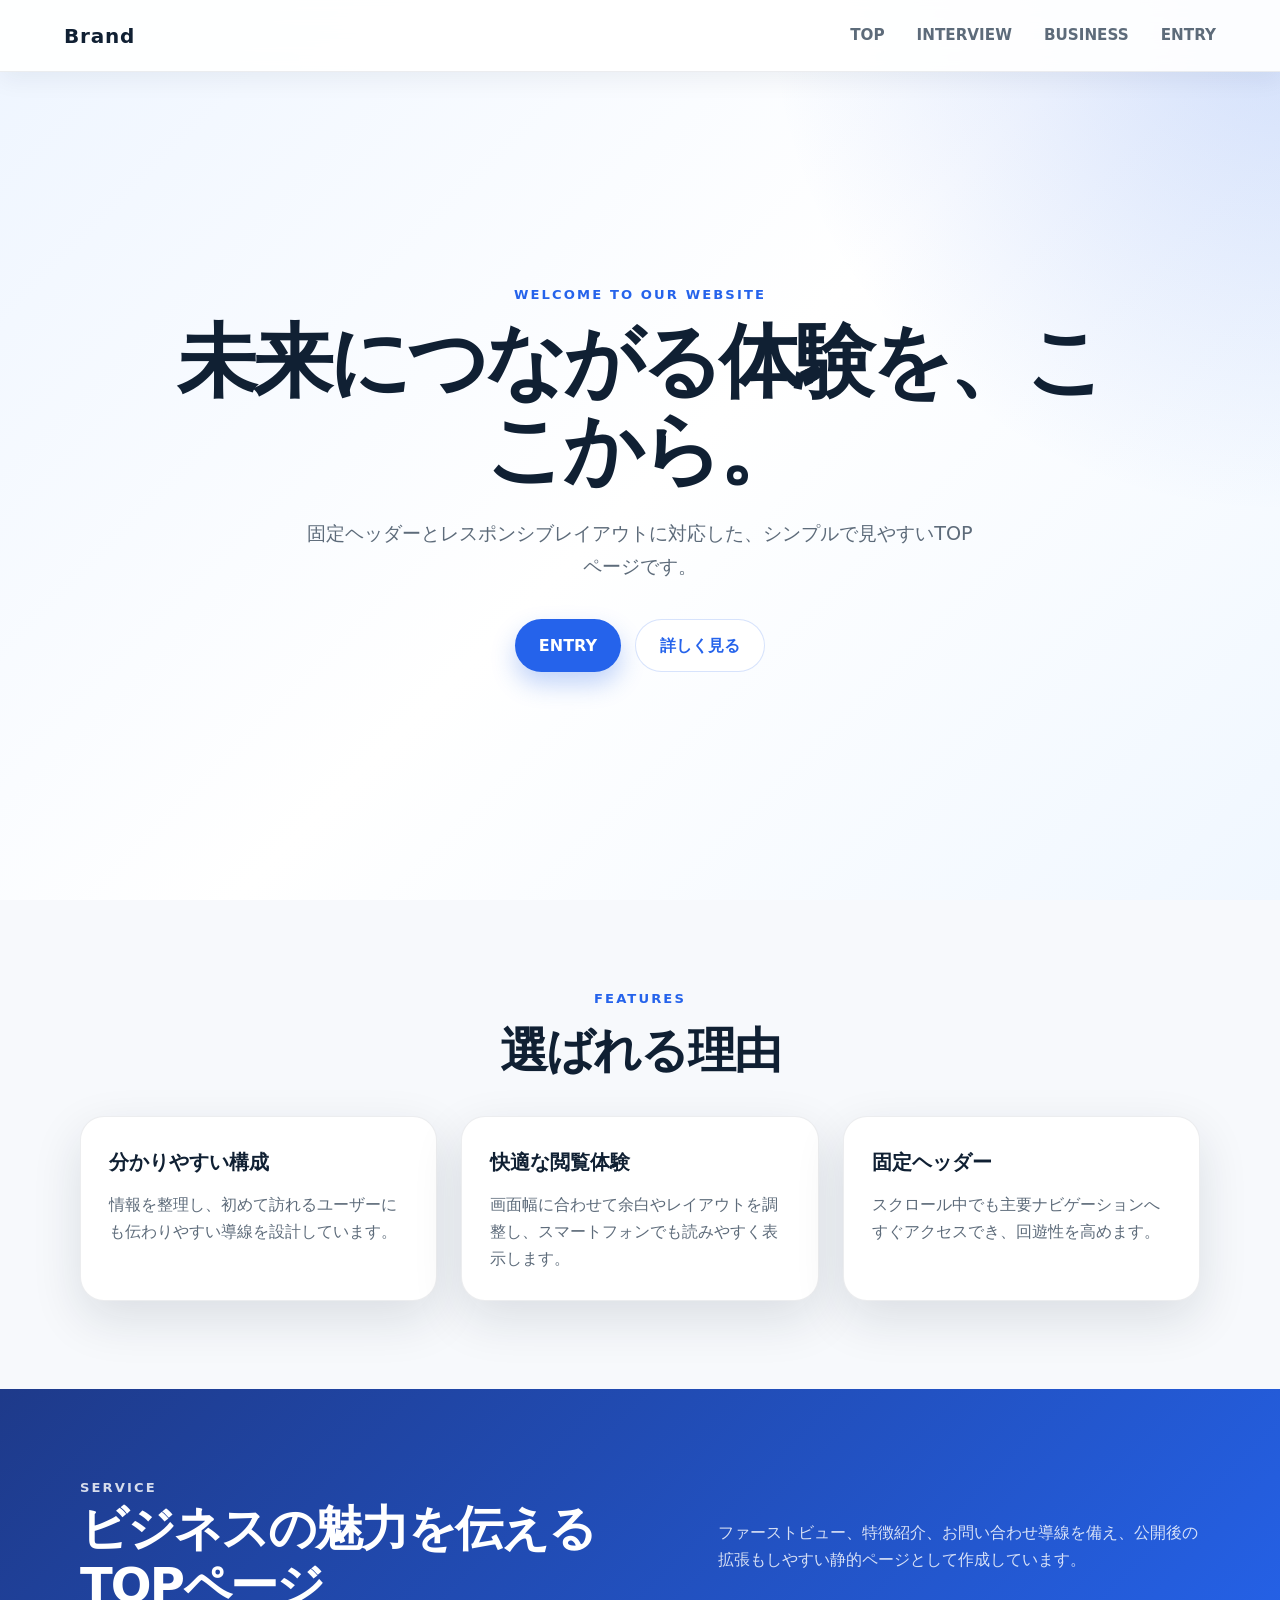
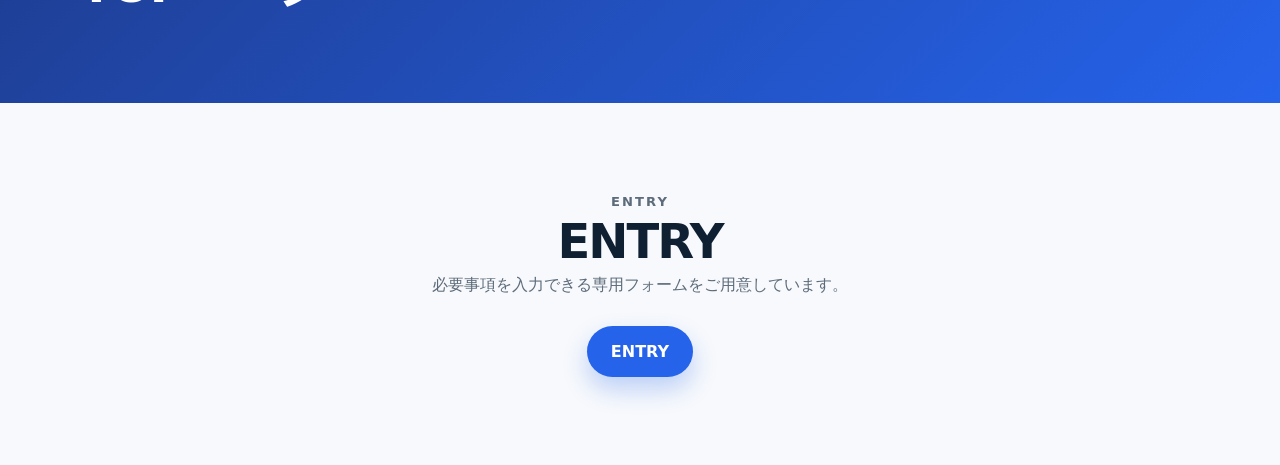
==== commit 98b9a05f: "Add business page" ====
--- a/index.html
+++ b/index.html
@@ -12,6 +12,7 @@
       <nav class="global-nav" aria-label="グローバルナビゲーション">
         <a href="index.html">TOP</a>
         <a href="interview.html">INTERVIEW</a>
+        <a href="business.html">BUSINESS</a>
         <a href="entry.html">ENTRY</a>
       </nav>
     </header>
--- a/styles.css
+++ b/styles.css
@@ -458,3 +458,58 @@
 .interview-entry .button {
   margin-top: 20px;
 }
+
+.business-hero {
+  background:
+    radial-gradient(circle at bottom right, rgba(37, 99, 235, 0.18), transparent 30rem),
+    linear-gradient(135deg, #f8fbff 0%, #ffffff 48%, #eef5ff 100%);
+}
+
+.business-section {
+  padding-top: 56px;
+}
+
+.business-grid {
+  display: grid;
+  grid-template-columns: repeat(3, minmax(0, 1fr));
+  gap: 24px;
+  width: min(100%, 1120px);
+  margin: 0 auto;
+}
+
+.business-card {
+  padding: clamp(24px, 4vw, 36px);
+  background: var(--color-surface);
+  border: 1px solid rgba(16, 32, 51, 0.08);
+  border-radius: 28px;
+  box-shadow: var(--shadow);
+}
+
+.business-card__number {
+  display: inline-flex;
+  align-items: center;
+  justify-content: center;
+  width: 48px;
+  height: 48px;
+  margin-bottom: 20px;
+  color: #ffffff;
+  font-weight: 800;
+  background: var(--color-primary);
+  border-radius: 50%;
+}
+
+.business-card h2 {
+  margin-bottom: 14px;
+  font-size: clamp(1.4rem, 3vw, 2rem);
+}
+
+.business-card p {
+  margin: 0;
+  color: var(--color-muted);
+}
+
+@media (max-width: 900px) {
+  .business-grid {
+    grid-template-columns: 1fr;
+  }
+}
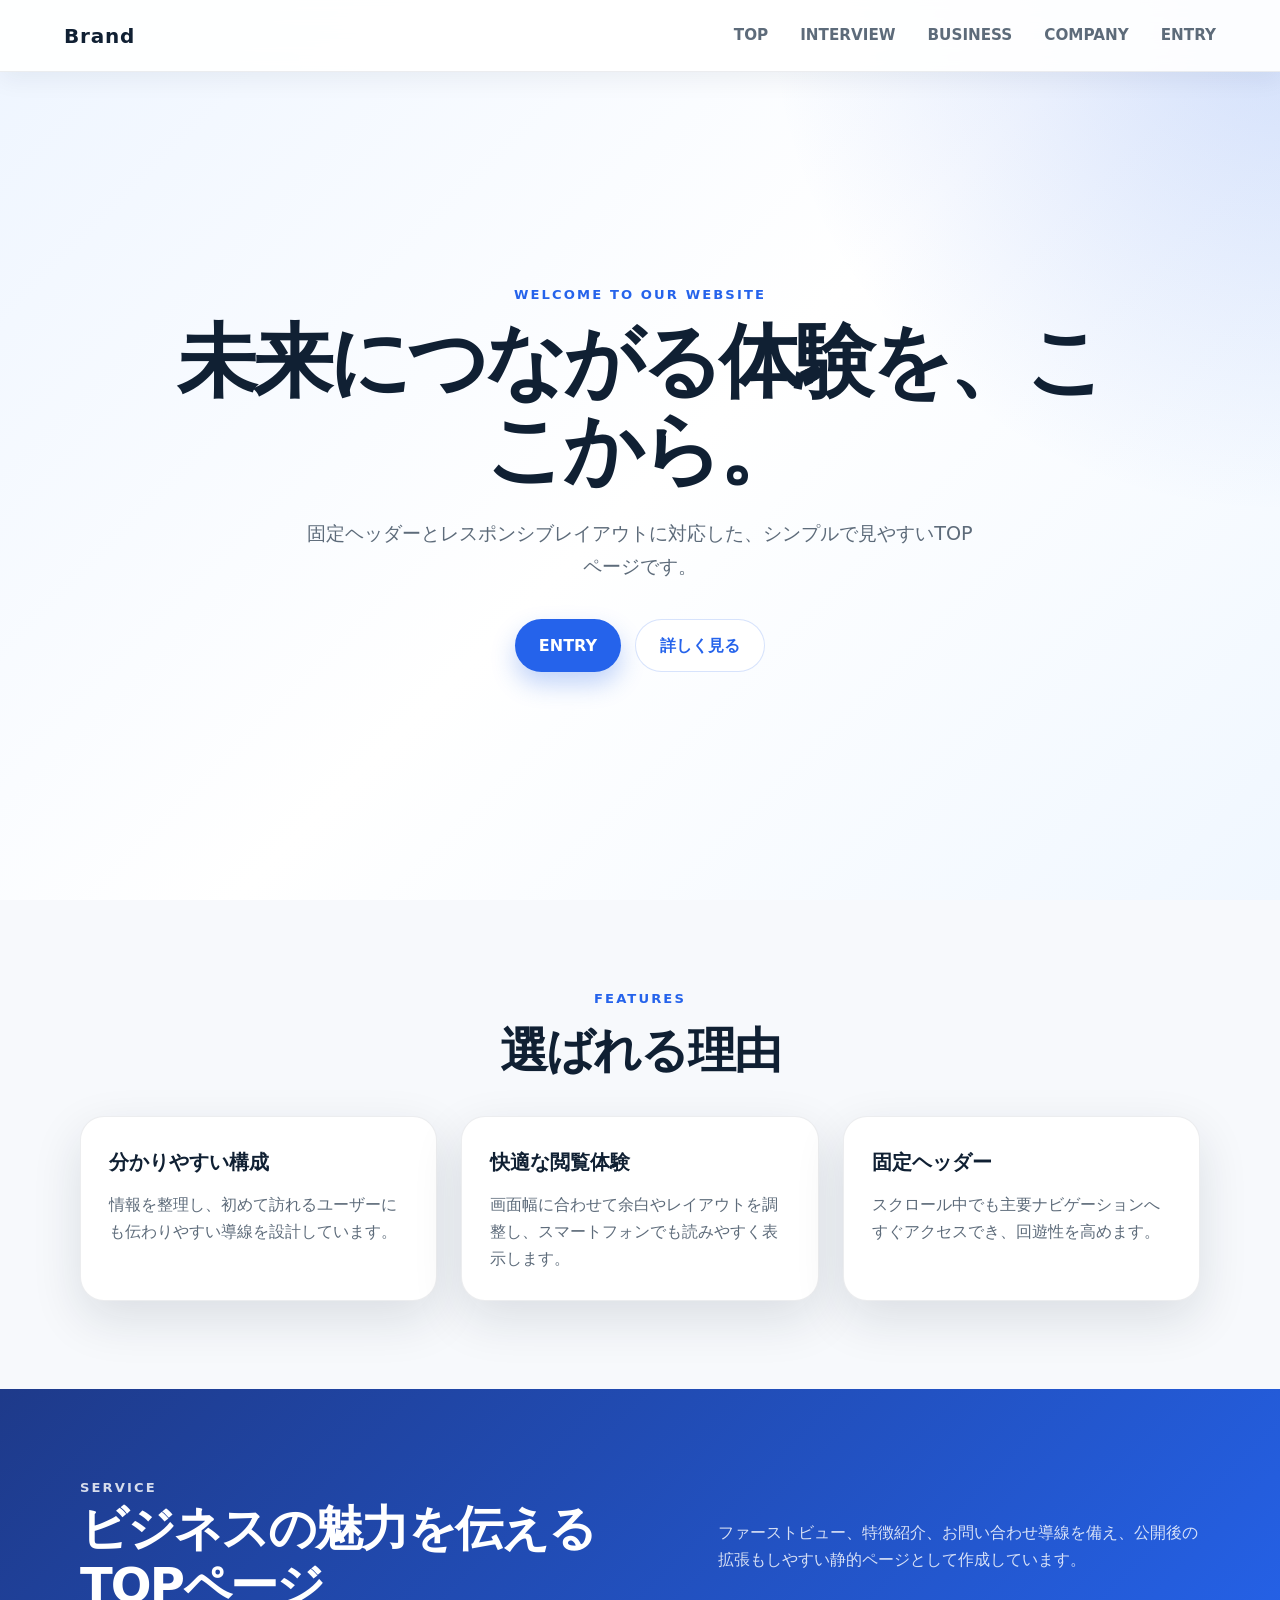
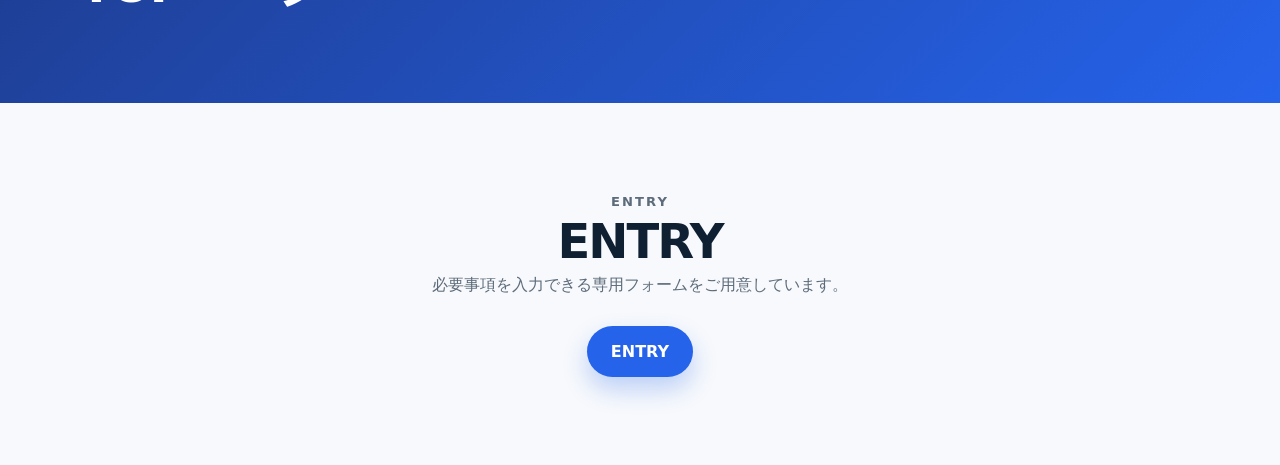
==== commit 2658d423: "Add company page" ====
--- a/index.html
+++ b/index.html
@@ -13,6 +13,7 @@
         <a href="index.html">TOP</a>
         <a href="interview.html">INTERVIEW</a>
         <a href="business.html">BUSINESS</a>
+        <a href="company.html">COMPANY</a>
         <a href="entry.html">ENTRY</a>
       </nav>
     </header>
--- a/styles.css
+++ b/styles.css
@@ -513,3 +513,80 @@
     grid-template-columns: 1fr;
   }
 }
+
+.company-hero {
+  background:
+    radial-gradient(circle at top right, rgba(37, 99, 235, 0.14), transparent 30rem),
+    linear-gradient(135deg, #ffffff 0%, #f7f9fc 54%, #eef5ff 100%);
+}
+
+.company-section {
+  padding-top: 56px;
+}
+
+.company-layout {
+  display: grid;
+  grid-template-columns: minmax(0, 0.9fr) minmax(320px, 1.1fr);
+  gap: 32px;
+  align-items: start;
+  width: min(100%, 1120px);
+  margin: 0 auto;
+}
+
+.company-message,
+.company-profile {
+  padding: clamp(24px, 4vw, 40px);
+  background: var(--color-surface);
+  border: 1px solid rgba(16, 32, 51, 0.08);
+  border-radius: 28px;
+  box-shadow: var(--shadow);
+}
+
+.company-message p:last-child {
+  margin: 20px 0 0;
+  color: var(--color-muted);
+}
+
+.company-profile {
+  margin: 0;
+}
+
+.company-profile div {
+  display: grid;
+  grid-template-columns: 120px 1fr;
+  gap: 18px;
+  padding: 18px 0;
+  border-bottom: 1px solid rgba(16, 32, 51, 0.08);
+}
+
+.company-profile div:first-child {
+  padding-top: 0;
+}
+
+.company-profile div:last-child {
+  padding-bottom: 0;
+  border-bottom: 0;
+}
+
+.company-profile dt {
+  color: var(--color-primary);
+  font-weight: 800;
+}
+
+.company-profile dd {
+  margin: 0;
+  color: var(--color-muted);
+}
+
+@media (max-width: 900px) {
+  .company-layout {
+    grid-template-columns: 1fr;
+  }
+}
+
+@media (max-width: 480px) {
+  .company-profile div {
+    grid-template-columns: 1fr;
+    gap: 6px;
+  }
+}
